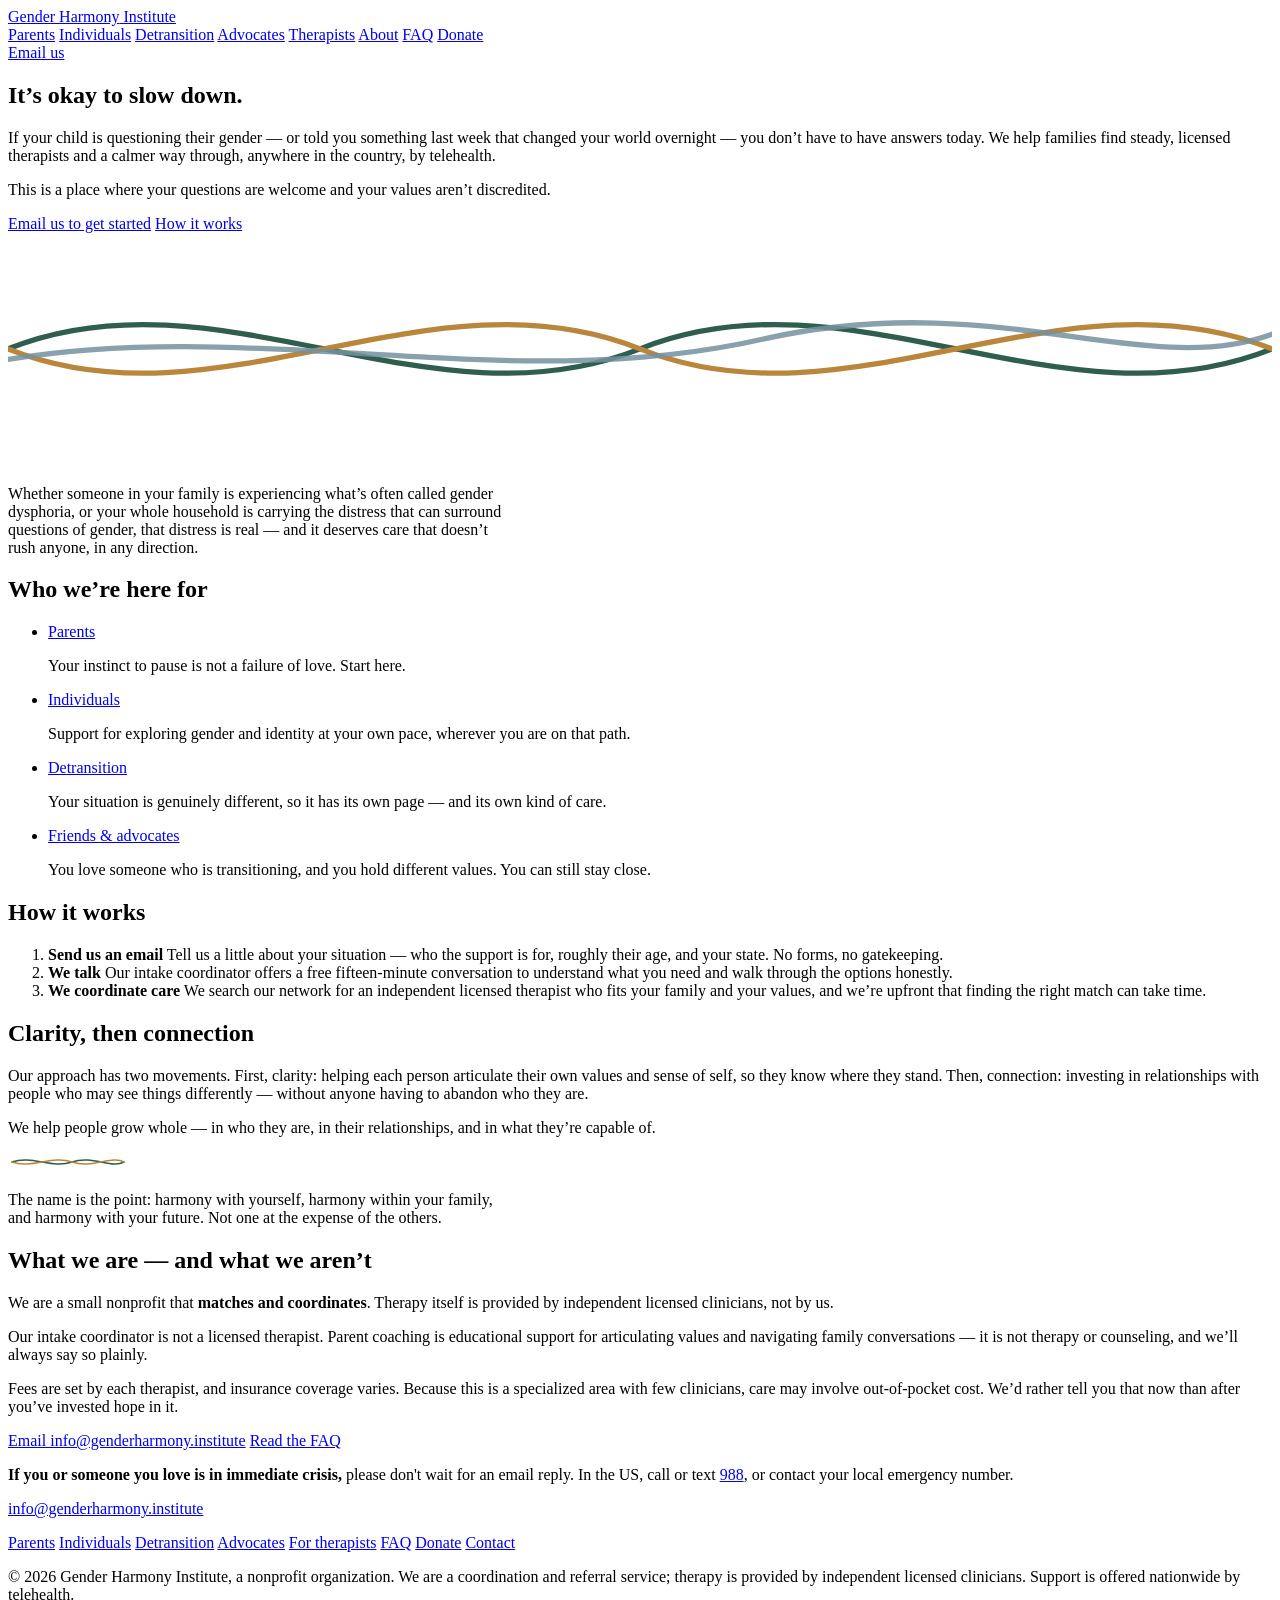
==== index.html @ 0a120d8a "Create index.html for Gender Harmony Institute This HTML file serves as the main page for the Gender" ====
<!DOCTYPE html>
<html lang="en">
<head>
<meta charset="utf-8">
<meta name="viewport" content="width=device-width, initial-scale=1">
<title>Gender Harmony Institute — room to slow down</title>
<meta name="description" content="A nonprofit that connects families navigating gender-related distress or gender dysphoria with independent licensed therapists nationwide. It's okay to slow down.">
<link rel="preconnect" href="https://fonts.googleapis.com">
<link rel="preconnect" href="https://fonts.gstatic.com" crossorigin>
<link href="https://fonts.googleapis.com/css2?family=Karla:wght@400;600;700&family=Newsreader:ital,wght@0,400;0,500;0,600;1,400&display=swap" rel="stylesheet">
<link rel="stylesheet" href="styles.css">
</head>
<body>
<header class="site-header">
  <div class="wrap">
    <a class="wordmark" href="index.html">Gender <span>Harmony</span> Institute</a>
    <nav class="primary" aria-label="Main">
      <a href="parents.html">Parents</a>
      <a href="individuals.html">Individuals</a>
      <a href="detransition.html">Detransition</a>
      <a href="advocates.html">Advocates</a>
      <a href="therapists.html">Therapists</a>
      <a href="about.html">About</a>
      <a href="faq.html">FAQ</a>
      <a href="donate.html">Donate</a>
    </nav>
    <a class="nav-cta" href="mailto:info@genderharmony.institute">Email us</a>
  </div>
</header>
<main>

<section class="hero">
  <div class="wrap">
    <h1>It&rsquo;s okay to slow down.</h1>
    <p class="lede">If your child is questioning their gender &mdash; or told you something last week that changed your world overnight &mdash; you don&rsquo;t have to have answers today. We help families find steady, licensed therapists and a calmer way through, anywhere in the country, by telehealth.</p>
    <p class="lede">This is a place where your questions are welcome and your values aren&rsquo;t discredited.</p>
    <div class="btn-row">
      <a class="btn" href="mailto:info@genderharmony.institute">Email us to get started</a>
      <a class="btn ghost" href="#how">How it works</a>
    </div>
    <svg class="braid" viewBox="0 0 600 110" role="img" aria-label="Three interwoven strands, representing self, relationships, and capability" xmlns="http://www.w3.org/2000/svg">
  <path d="M0,55 C100,15 200,95 300,55 C400,15 500,95 600,55" fill="none" stroke="#2F5D4E" stroke-width="2.5" stroke-linecap="round"/>
  <path d="M0,55 C100,95 200,15 300,55 C400,95 500,15 600,55" fill="none" stroke="#B9863B" stroke-width="2.5" stroke-linecap="round"/>
  <path d="M0,60 C120,40 240,78 360,50 C470,26 540,70 600,48" fill="none" stroke="#74919F" stroke-width="2.5" stroke-linecap="round" opacity="0.85"/>
</svg>
  </div>
</section>

<section class="band">
  <div class="wrap">
    <p style="max-width:62ch">Whether someone in your family is experiencing what&rsquo;s often called gender dysphoria, or your whole household is carrying the distress that can surround questions of gender, that distress is real &mdash; and it deserves care that doesn&rsquo;t rush anyone, in any direction.</p>
  </div>
</section>

<section>
  <div class="wrap">
    <h2>Who we&rsquo;re here for</h2>
    <ul class="paths">
      <li><a href="parents.html">Parents</a><p>Your instinct to pause is not a failure of love. Start here.</p></li>
      <li><a href="individuals.html">Individuals</a><p>Support for exploring gender and identity at your own pace, wherever you are on that path.</p></li>
      <li><a href="detransition.html">Detransition</a><p>Your situation is genuinely different, so it has its own page &mdash; and its own kind of care.</p></li>
      <li><a href="advocates.html">Friends &amp; advocates</a><p>You love someone who is transitioning, and you hold different values. You can still stay close.</p></li>
    </ul>
  </div>
</section>

<section class="rule-top" id="how">
  <div class="wrap">
    <h2>How it works</h2>
    <ol class="steps">
      <li><strong>Send us an email</strong> Tell us a little about your situation &mdash; who the support is for, roughly their age, and your state. No forms, no gatekeeping.</li>
      <li><strong>We talk</strong> Our intake coordinator offers a free fifteen-minute conversation to understand what you need and walk through the options honestly.</li>
      <li><strong>We coordinate care</strong> We search our network for an independent licensed therapist who fits your family and your values, and we&rsquo;re upfront that finding the right match can take time.</li>
    </ol>
  </div>
</section>

<section class="band">
  <div class="wrap">
    <h2>Clarity, then connection</h2>
    <p>Our approach has two movements. First, clarity: helping each person articulate their own values and sense of self, so they know where they stand. Then, connection: investing in relationships with people who may see things differently &mdash; without anyone having to abandon who they are.</p>
    <p>We help people grow whole &mdash; in who they are, in their relationships, and in what they&rsquo;re capable of.</p>
    <svg class="divider" width="120" height="18" viewBox="0 0 120 18" aria-hidden="true" xmlns="http://www.w3.org/2000/svg">
  <path d="M4,9 C24,2 44,16 64,9 C84,2 104,16 116,9" fill="none" stroke="#2F5D4E" stroke-width="1.6" stroke-linecap="round"/>
  <path d="M4,9 C24,16 44,2 64,9 C84,16 104,2 116,9" fill="none" stroke="#B9863B" stroke-width="1.6" stroke-linecap="round"/>
</svg>
    <p style="max-width:62ch">The name is the point: harmony with yourself, harmony within your family, and harmony with your future. Not one at the expense of the others.</p>
  </div>
</section>

<section>
  <div class="wrap">
    <h2>What we are &mdash; and what we aren&rsquo;t</h2>
    <div class="plain">
      <p>We are a small nonprofit that <strong>matches and coordinates</strong>. Therapy itself is provided by independent licensed clinicians, not by us.</p>
      <p>Our intake coordinator is not a licensed therapist. Parent coaching is educational support for articulating values and navigating family conversations &mdash; it is not therapy or counseling, and we&rsquo;ll always say so plainly.</p>
      <p>Fees are set by each therapist, and insurance coverage varies. Because this is a specialized area with few clinicians, care may involve out-of-pocket cost. We&rsquo;d rather tell you that now than after you&rsquo;ve invested hope in it.</p>
    </div>
    <div class="btn-row">
      <a class="btn" href="mailto:info@genderharmony.institute">Email info@genderharmony.institute</a>
      <a class="btn ghost" href="faq.html">Read the FAQ</a>
    </div>
  </div>
</section>

</main>
<footer>
  <div class="wrap">
    <div class="cols">
      <div class="crisis">
        <p><strong>If you or someone you love is in immediate crisis,</strong> please don't wait for an email reply. In the US, call or text <a href="tel:988">988</a>, or contact your local emergency number.</p>
      </div>
      <div>
        <p><a href="mailto:info@genderharmony.institute">info@genderharmony.institute</a></p>
        <nav aria-label="Footer">
          <a href="parents.html">Parents</a>
          <a href="individuals.html">Individuals</a>
          <a href="detransition.html">Detransition</a>
          <a href="advocates.html">Advocates</a>
          <a href="therapists.html">For therapists</a>
          <a href="faq.html">FAQ</a>
          <a href="donate.html">Donate</a>
          <a href="contact.html">Contact</a>
        </nav>
      </div>
    </div>
    <p class="fine">&copy; 2026 Gender Harmony Institute, a nonprofit organization. We are a coordination and referral service; therapy is provided by independent licensed clinicians. Support is offered nationwide by telehealth.</p>
  </div>
</footer>
</body>
</html>
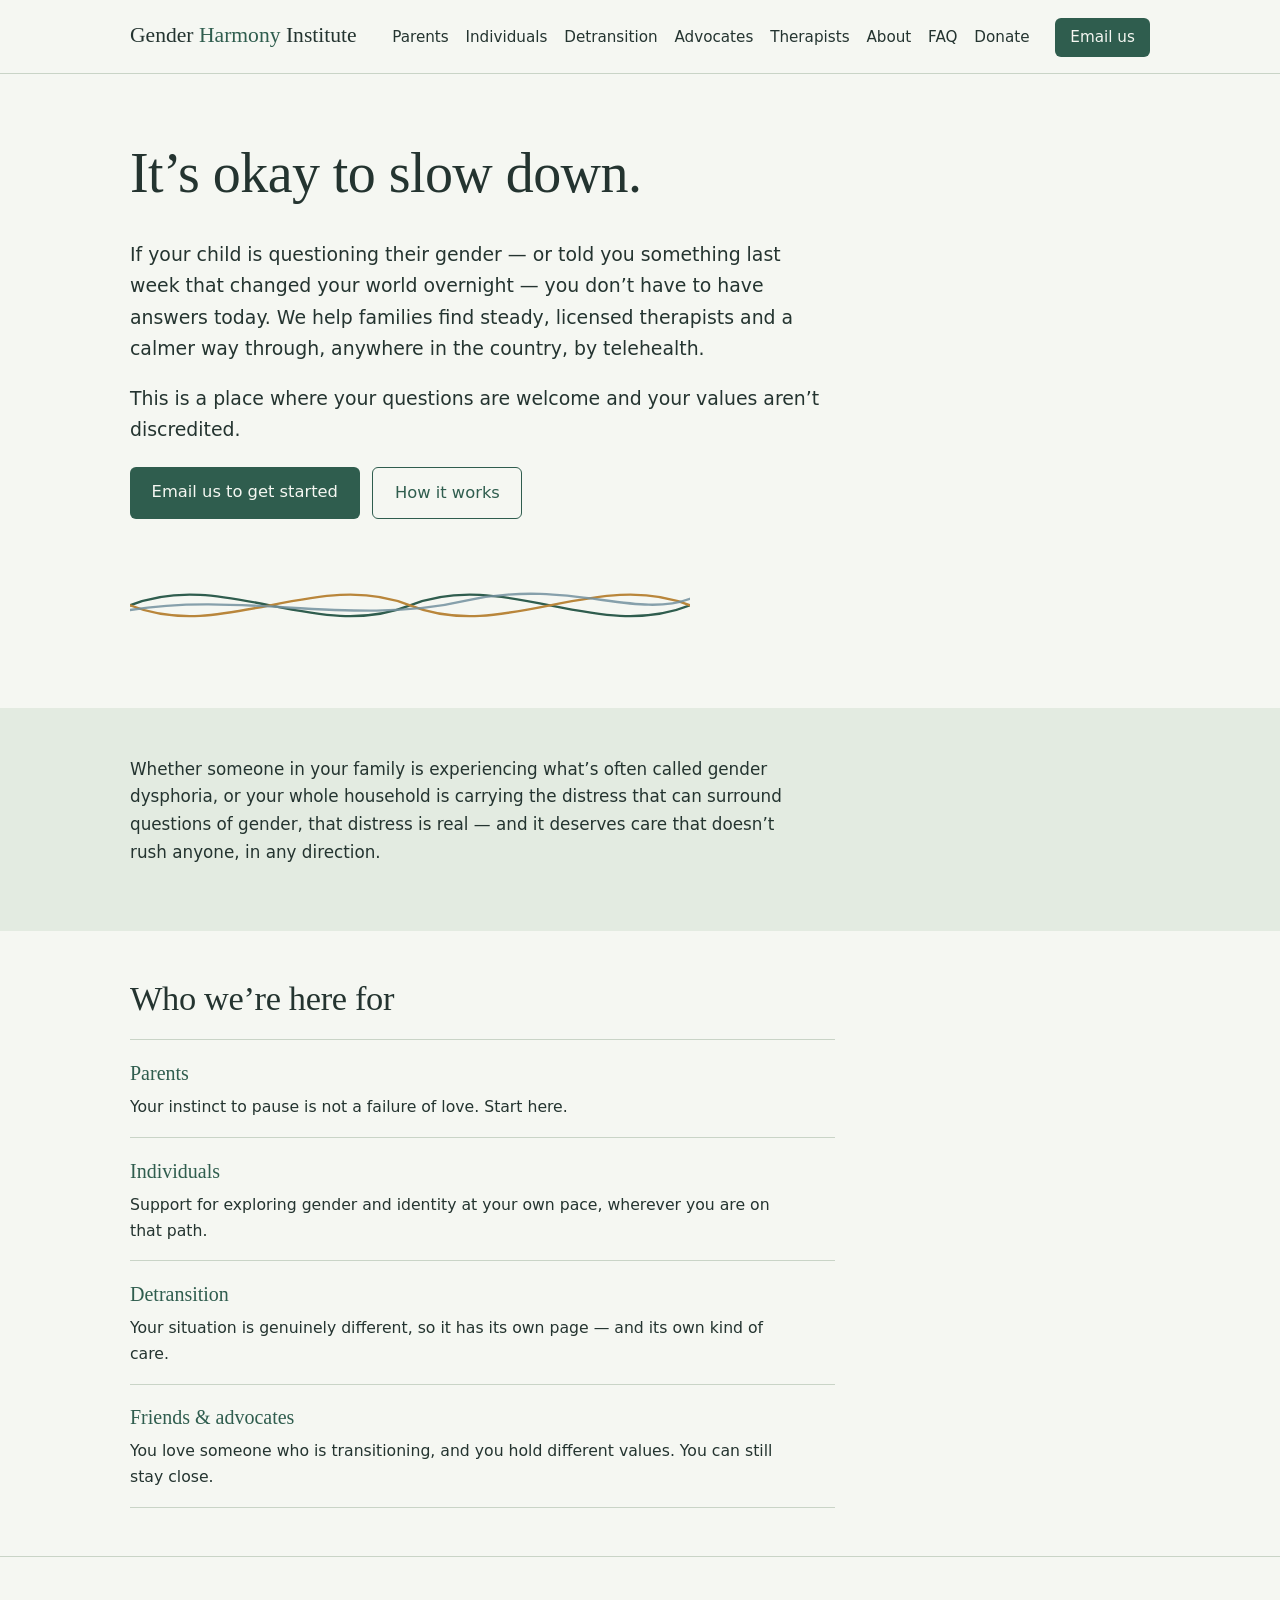
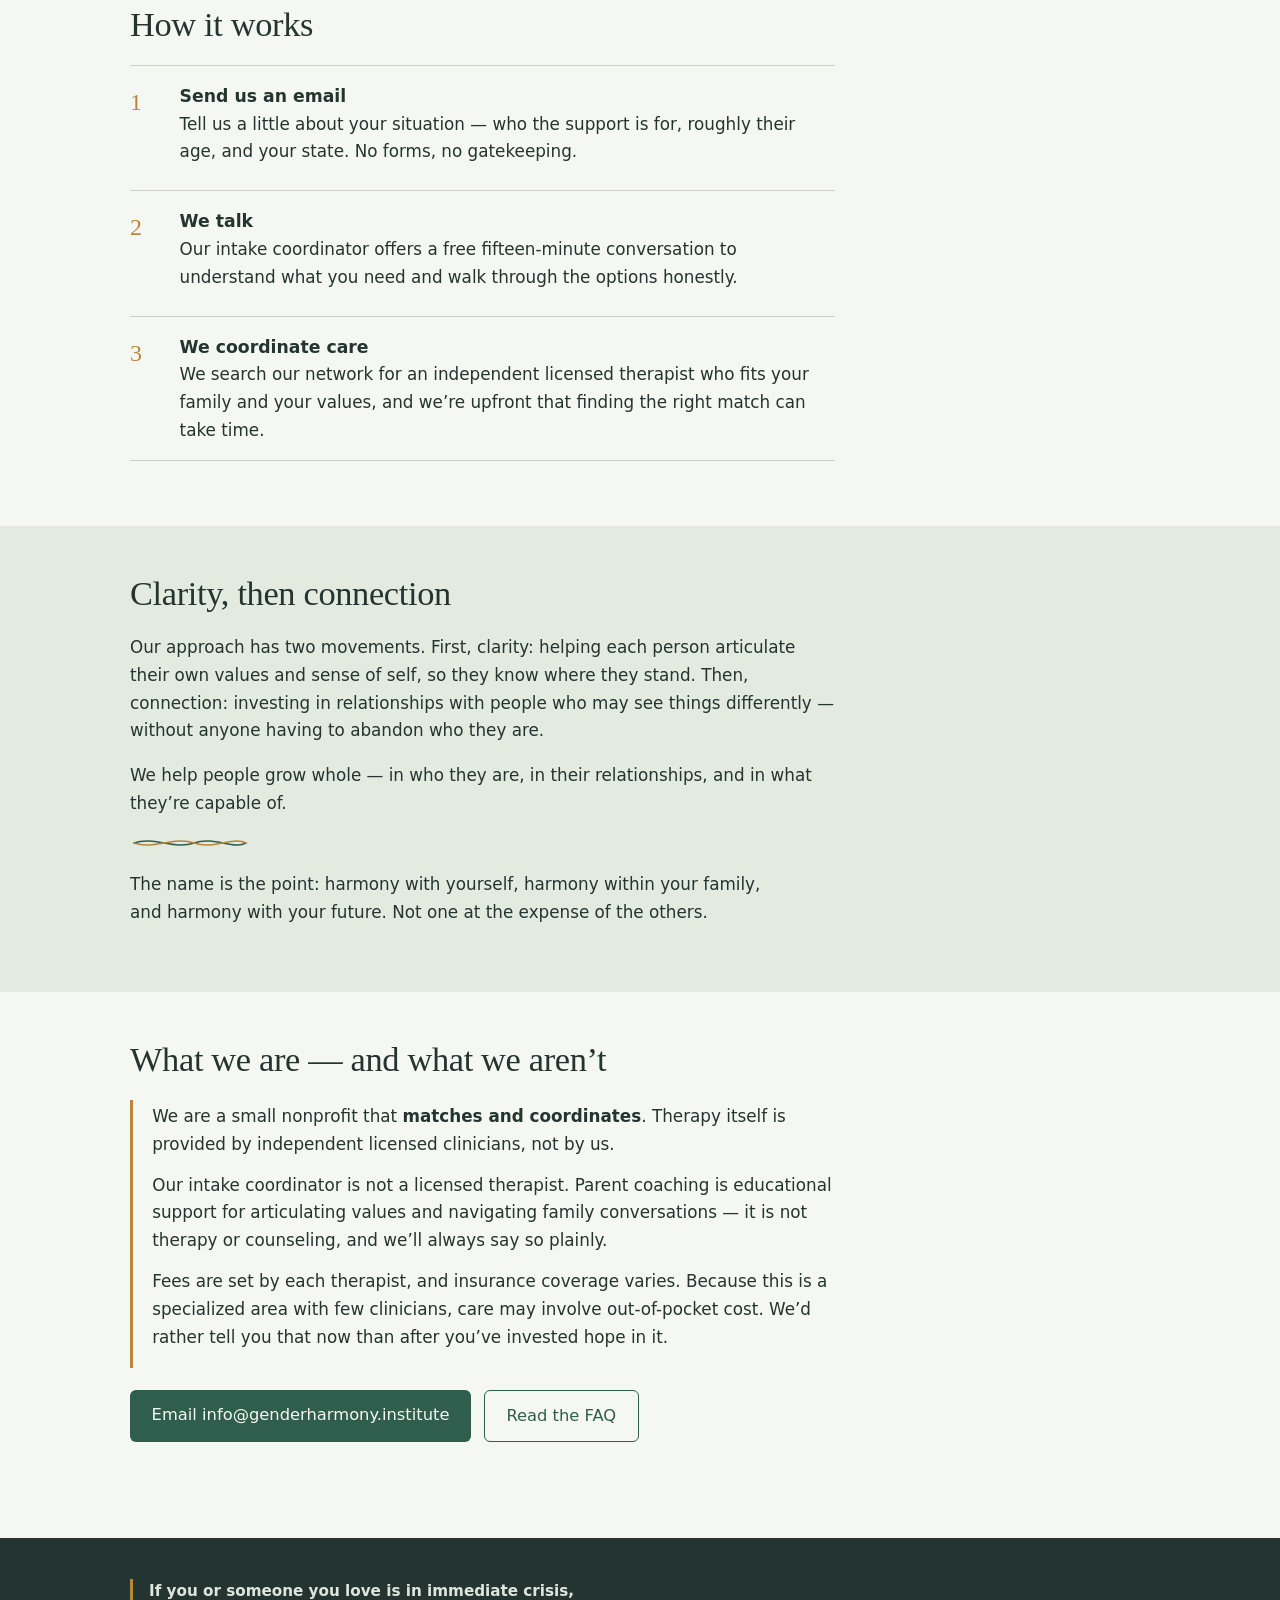
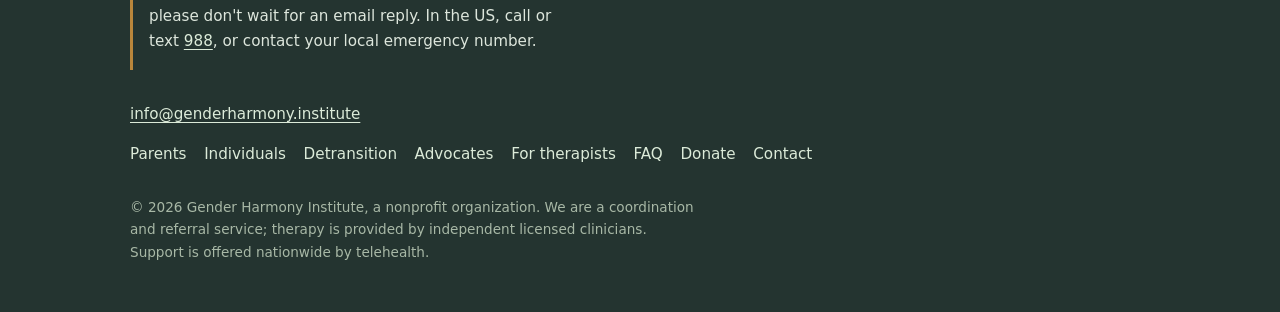
==== commit 7955c306: "Polish site review findings: FAQ markers, divider placement, favicon - Replace the browser-default d" ====
--- a/index.html
+++ b/index.html
@@ -8,6 +8,7 @@
 <link rel="preconnect" href="https://fonts.googleapis.com">
 <link rel="preconnect" href="https://fonts.gstatic.com" crossorigin>
 <link href="https://fonts.googleapis.com/css2?family=Karla:wght@400;600;700&family=Newsreader:ital,wght@0,400;0,500;0,600;1,400&display=swap" rel="stylesheet">
+<link rel="icon" href="data:image/svg+xml,%3Csvg xmlns=%27http://www.w3.org/2000/svg%27 viewBox=%270 0 32 32%27%3E%3Ccircle cx=%2716%27 cy=%2716%27 r=%2716%27 fill=%27%232F5D4E%27/%3E%3Cpath d=%27M5 16c4-6 8 6 11 0s7-6 11 0%27 fill=%27none%27 stroke=%27%23F5F7F2%27 stroke-width=%272.2%27 stroke-linecap=%27round%27/%3E%3Cpath d=%27M5 16c4 6 8-6 11 0s7 6 11 0%27 fill=%27none%27 stroke=%27%23B9863B%27 stroke-width=%272.2%27 stroke-linecap=%27round%27/%3E%3C/svg%3E">
 <link rel="stylesheet" href="styles.css">
 </head>
 <body>
--- a/styles.css
+++ b/styles.css
@@ -0,0 +1,204 @@
+/* Gender Harmony Institute — shared styles */
+
+:root {
+  --paper: #F5F7F2;
+  --ink: #243430;
+  --pine: #2F5D4E;
+  --pine-deep: #23453A;
+  --moss: #E3EBE1;
+  --honey: #B9863B;
+  --dusk: #74919F;
+  --rule: #C9D4C7;
+  --max: 1060px;
+  --prose: 66ch;
+}
+
+* { box-sizing: border-box; }
+
+html { scroll-behavior: smooth; }
+@media (prefers-reduced-motion: reduce) {
+  html { scroll-behavior: auto; }
+  * { animation: none !important; transition: none !important; }
+}
+
+body {
+  margin: 0;
+  background: var(--paper);
+  color: var(--ink);
+  font-family: "Karla", system-ui, sans-serif;
+  font-size: 1.05rem;
+  line-height: 1.65;
+}
+
+h1, h2, h3 {
+  font-family: "Newsreader", Georgia, serif;
+  font-weight: 500;
+  line-height: 1.15;
+  letter-spacing: -0.01em;
+  margin: 0 0 0.6em;
+}
+h1 { font-size: clamp(2.3rem, 5.5vw, 3.5rem); }
+h2 { font-size: clamp(1.6rem, 3.4vw, 2.15rem); margin-top: 0; }
+h3 { font-size: 1.25rem; }
+
+p { margin: 0 0 1em; max-width: var(--prose); }
+ul, ol { max-width: var(--prose); padding-left: 1.3em; }
+li { margin-bottom: 0.5em; }
+
+a { color: var(--pine); text-underline-offset: 3px; }
+a:hover { color: var(--pine-deep); }
+a:focus-visible, button:focus-visible {
+  outline: 3px solid var(--honey);
+  outline-offset: 2px;
+  border-radius: 2px;
+}
+
+.wrap { max-width: var(--max); margin: 0 auto; padding: 0 1.25rem; }
+
+/* Header */
+.site-header {
+  border-bottom: 1px solid var(--rule);
+  padding: 1.1rem 0 1rem;
+  background: var(--paper);
+}
+.site-header .wrap {
+  display: flex; flex-wrap: wrap; align-items: baseline; gap: 0.9rem 1.6rem;
+}
+.wordmark {
+  font-family: "Newsreader", Georgia, serif;
+  font-size: 1.35rem; font-weight: 500;
+  color: var(--ink); text-decoration: none;
+  margin-right: auto; white-space: nowrap;
+}
+.wordmark span { color: var(--pine); }
+nav.primary { display: flex; flex-wrap: wrap; gap: 0.2rem 1.05rem; font-size: 0.95rem; }
+nav.primary a { text-decoration: none; color: var(--ink); padding: 0.15rem 0; }
+nav.primary a:hover { color: var(--pine); }
+nav.primary a[aria-current="page"] {
+  color: var(--pine);
+  border-bottom: 2px solid var(--honey);
+}
+.nav-cta {
+  font-size: 0.95rem;
+  background: var(--pine); color: var(--paper) !important;
+  text-decoration: none; padding: 0.45rem 0.95rem; border-radius: 6px;
+}
+.nav-cta:hover { background: var(--pine-deep); }
+
+/* Hero */
+.hero { padding: 4.2rem 0 3.2rem; }
+.hero p.lede { font-size: 1.18rem; max-width: 58ch; }
+.hero .braid { margin: 2.2rem 0 0; max-width: 560px; display: block; }
+
+/* Sections */
+section { padding: 3rem 0; }
+section.band { background: var(--moss); }
+section.deep { background: var(--pine-deep); color: var(--paper); }
+section.deep h2 { color: var(--paper); }
+section.deep a { color: #DCEBD9; }
+.rule-top { border-top: 1px solid var(--rule); }
+
+/* Quiet list of audiences (not cards) */
+.paths { list-style: none; padding: 0; max-width: var(--prose); margin: 0; }
+.paths li {
+  border-top: 1px solid var(--rule);
+  padding: 1.05rem 0;
+  margin: 0;
+}
+.paths li:last-child { border-bottom: 1px solid var(--rule); }
+.paths a { font-family: "Newsreader", Georgia, serif; font-size: 1.25rem; text-decoration: none; }
+.paths p { margin: 0.25rem 0 0; font-size: 0.98rem; }
+
+/* Steps (a real sequence) */
+ol.steps { counter-reset: step; list-style: none; padding: 0; max-width: var(--prose); }
+ol.steps li {
+  counter-increment: step;
+  padding: 1rem 0 1rem 3.1rem;
+  position: relative;
+  border-top: 1px solid var(--rule);
+}
+ol.steps li:last-child { border-bottom: 1px solid var(--rule); }
+ol.steps li::before {
+  content: counter(step);
+  position: absolute; left: 0; top: 1.05rem;
+  font-family: "Newsreader", Georgia, serif;
+  font-size: 1.5rem; color: var(--honey);
+  width: 2.2rem; text-align: left;
+}
+ol.steps strong { display: block; font-size: 1.08rem; }
+
+/* Buttons */
+.btn {
+  display: inline-block;
+  background: var(--pine); color: var(--paper);
+  text-decoration: none;
+  padding: 0.7rem 1.35rem; border-radius: 6px;
+  font-size: 1.02rem;
+}
+.btn:hover { background: var(--pine-deep); color: var(--paper); }
+.btn.ghost {
+  background: transparent; color: var(--pine);
+  border: 1.5px solid var(--pine);
+}
+.btn.ghost:hover { background: var(--moss); }
+.btn-row { display: flex; flex-wrap: wrap; gap: 0.8rem; margin-top: 1.4rem; }
+
+/* Honest-notes block */
+.plain {
+  border-left: 3px solid var(--honey);
+  padding: 0.2rem 0 0.2rem 1.2rem;
+  max-width: var(--prose);
+}
+.plain p { margin-bottom: 0.8em; }
+
+/* Divider braid (sits inside the prose column, not centered in the page) */
+.divider { display: block; margin: 0.4rem 0 1.2rem; }
+
+/* FAQ */
+details {
+  border-top: 1px solid var(--rule);
+  max-width: var(--prose);
+  padding: 0.35rem 0;
+}
+details:last-of-type { border-bottom: 1px solid var(--rule); }
+summary {
+  cursor: pointer;
+  font-family: "Newsreader", Georgia, serif;
+  font-size: 1.18rem;
+  padding: 0.7rem 0 0.7rem 1.5rem;
+  position: relative;
+  list-style: none;
+}
+summary::-webkit-details-marker { display: none; }
+summary::before {
+  content: "\25B8";
+  position: absolute; left: 0; top: 0.7rem;
+  color: var(--honey);
+}
+details[open] summary::before { content: "\25BE"; }
+summary:hover { color: var(--pine); }
+details[open] summary { color: var(--pine); }
+details p, details ul { margin-left: 1.5rem; }
+details p, details ul { padding-right: 0.5rem; }
+
+/* Footer */
+footer {
+  background: var(--ink); color: #DDE6DC;
+  padding: 2.6rem 0 2.2rem; margin-top: 3rem;
+  font-size: 0.95rem;
+}
+footer a { color: #DCEBD9; }
+footer .cols { display: flex; flex-wrap: wrap; gap: 2rem 4rem; }
+footer .crisis {
+  border-left: 3px solid var(--honey);
+  padding-left: 1rem; max-width: 46ch;
+}
+footer nav { display: flex; flex-wrap: wrap; gap: 0.3rem 1.1rem; }
+footer nav a { text-decoration: none; }
+footer nav a:hover { text-decoration: underline; }
+footer .fine { margin-top: 1.8rem; color: #A8B8A6; font-size: 0.85rem; }
+
+@media (max-width: 640px) {
+  .hero { padding: 2.8rem 0 2.2rem; }
+  section { padding: 2.2rem 0; }
+}
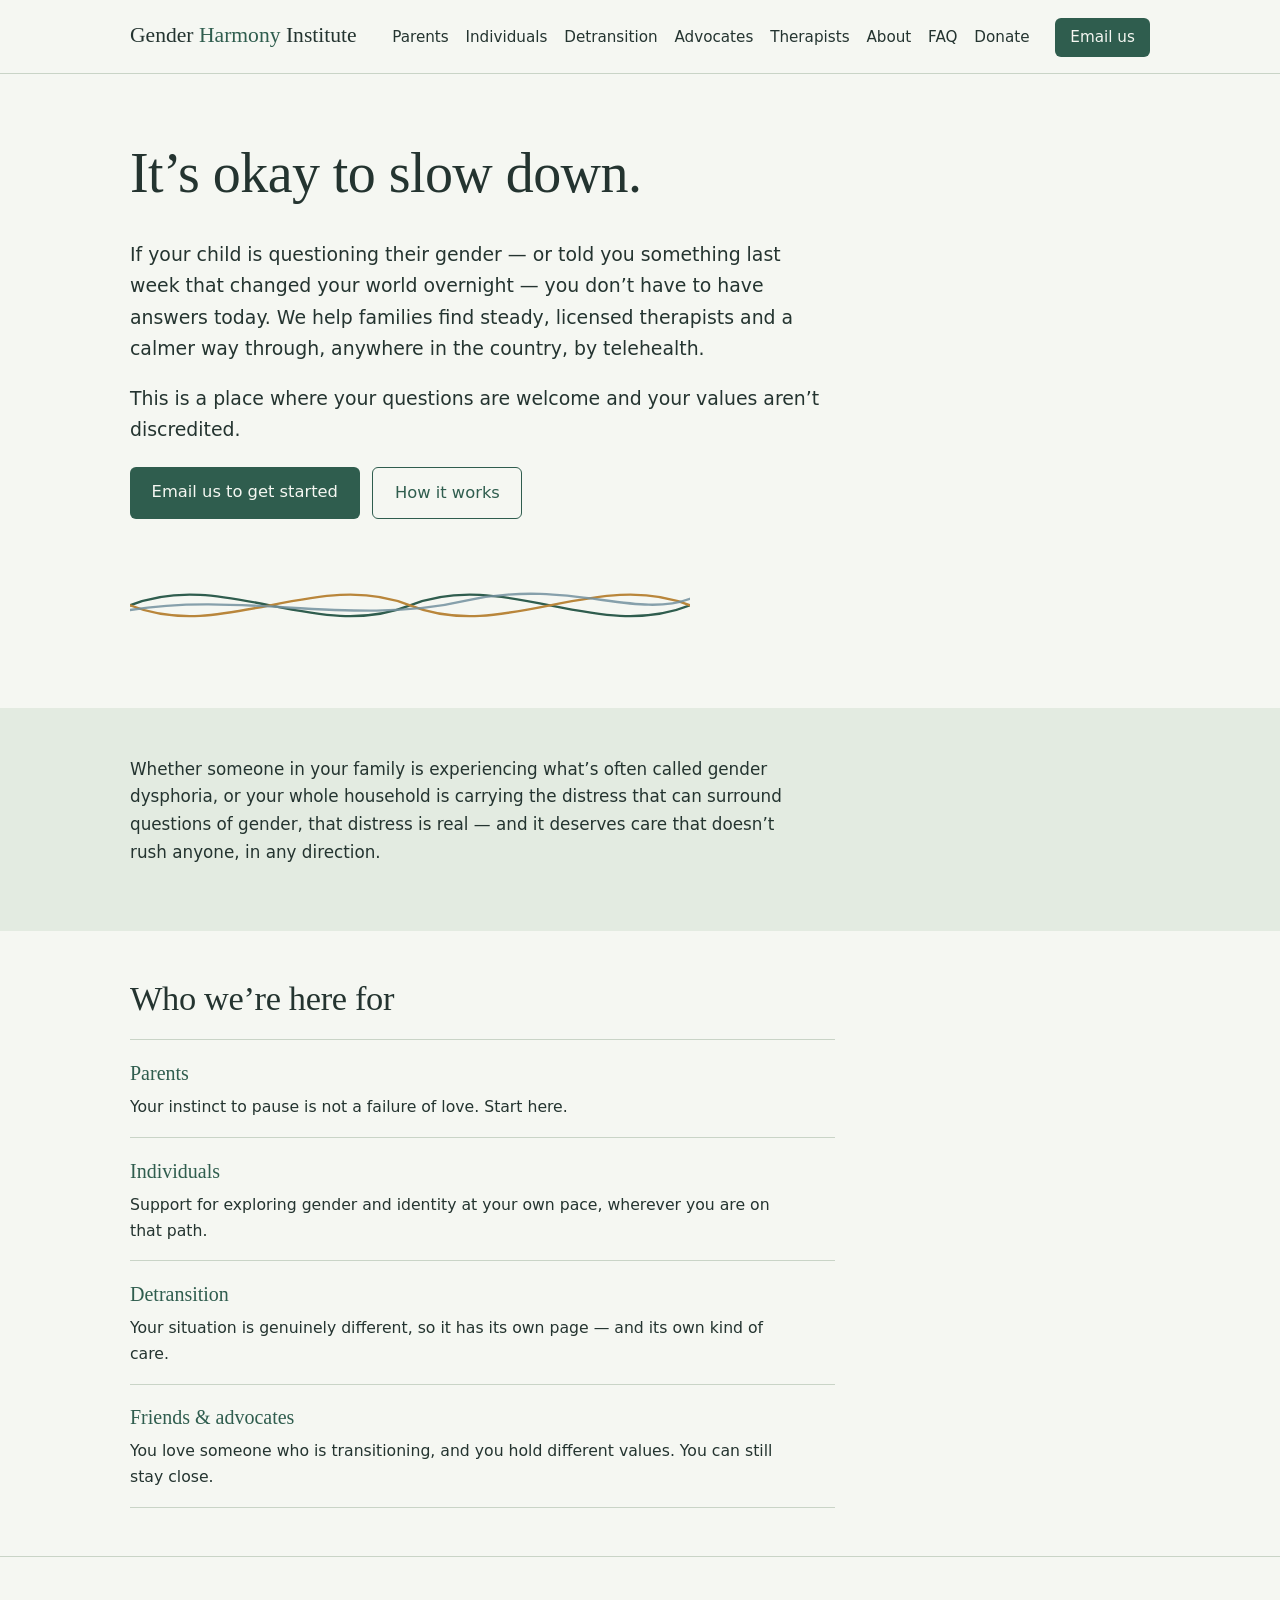
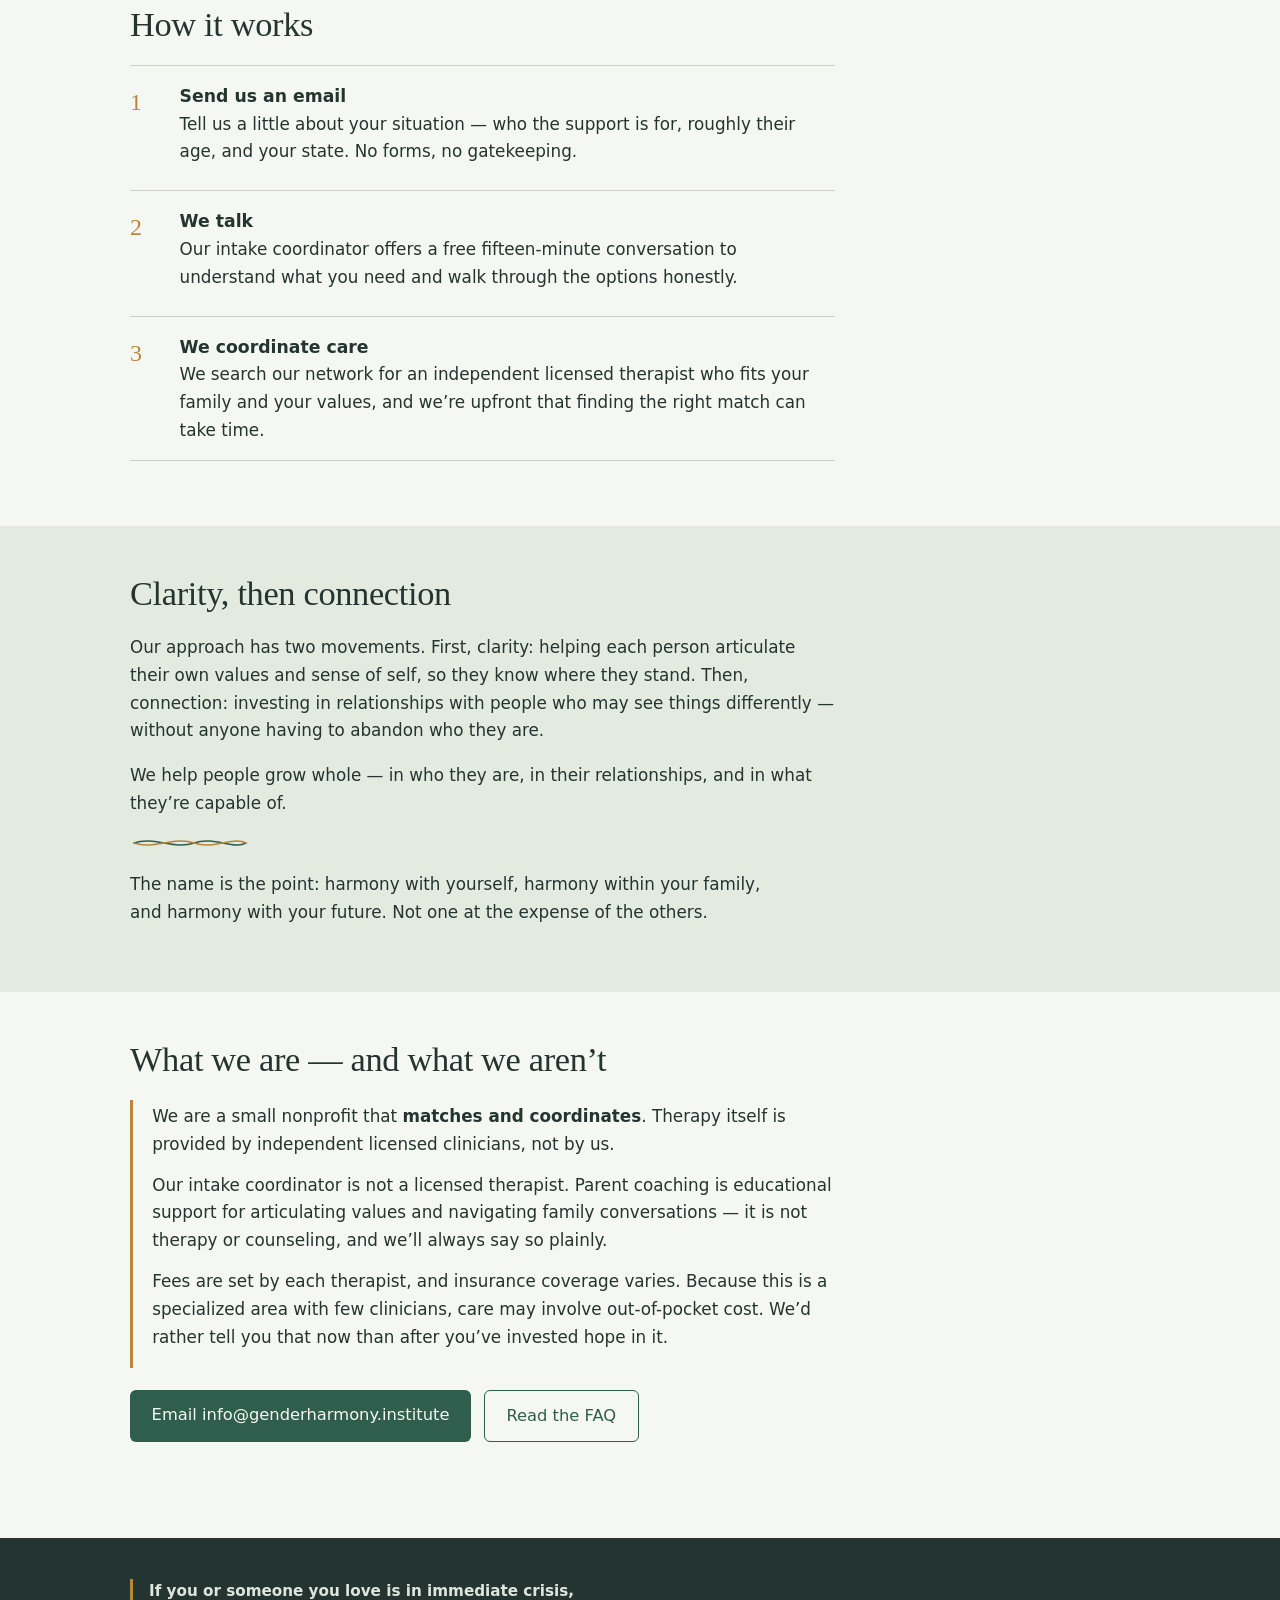
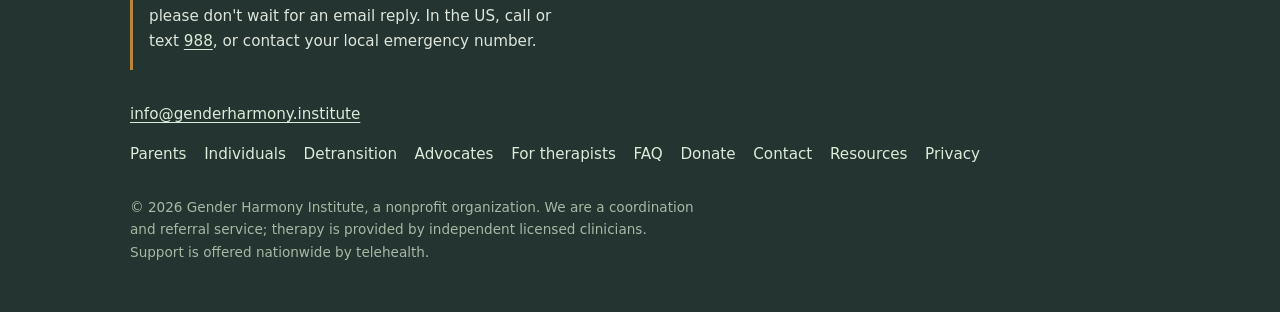
==== commit 153c6694: "Add Privacy Policy and Resources pages; link them in the footer" ====
--- a/index.html
+++ b/index.html
@@ -8,7 +8,6 @@
 <link rel="preconnect" href="https://fonts.googleapis.com">
 <link rel="preconnect" href="https://fonts.gstatic.com" crossorigin>
 <link href="https://fonts.googleapis.com/css2?family=Karla:wght@400;600;700&family=Newsreader:ital,wght@0,400;0,500;0,600;1,400&display=swap" rel="stylesheet">
-<link rel="icon" href="data:image/svg+xml,%3Csvg xmlns=%27http://www.w3.org/2000/svg%27 viewBox=%270 0 32 32%27%3E%3Ccircle cx=%2716%27 cy=%2716%27 r=%2716%27 fill=%27%232F5D4E%27/%3E%3Cpath d=%27M5 16c4-6 8 6 11 0s7-6 11 0%27 fill=%27none%27 stroke=%27%23F5F7F2%27 stroke-width=%272.2%27 stroke-linecap=%27round%27/%3E%3Cpath d=%27M5 16c4 6 8-6 11 0s7 6 11 0%27 fill=%27none%27 stroke=%27%23B9863B%27 stroke-width=%272.2%27 stroke-linecap=%27round%27/%3E%3C/svg%3E">
 <link rel="stylesheet" href="styles.css">
 </head>
 <body>
@@ -122,6 +121,8 @@
           <a href="faq.html">FAQ</a>
           <a href="donate.html">Donate</a>
           <a href="contact.html">Contact</a>
+          <a href="resources.html">Resources</a>
+          <a href="privacy.html">Privacy</a>
         </nav>
       </div>
     </div>
